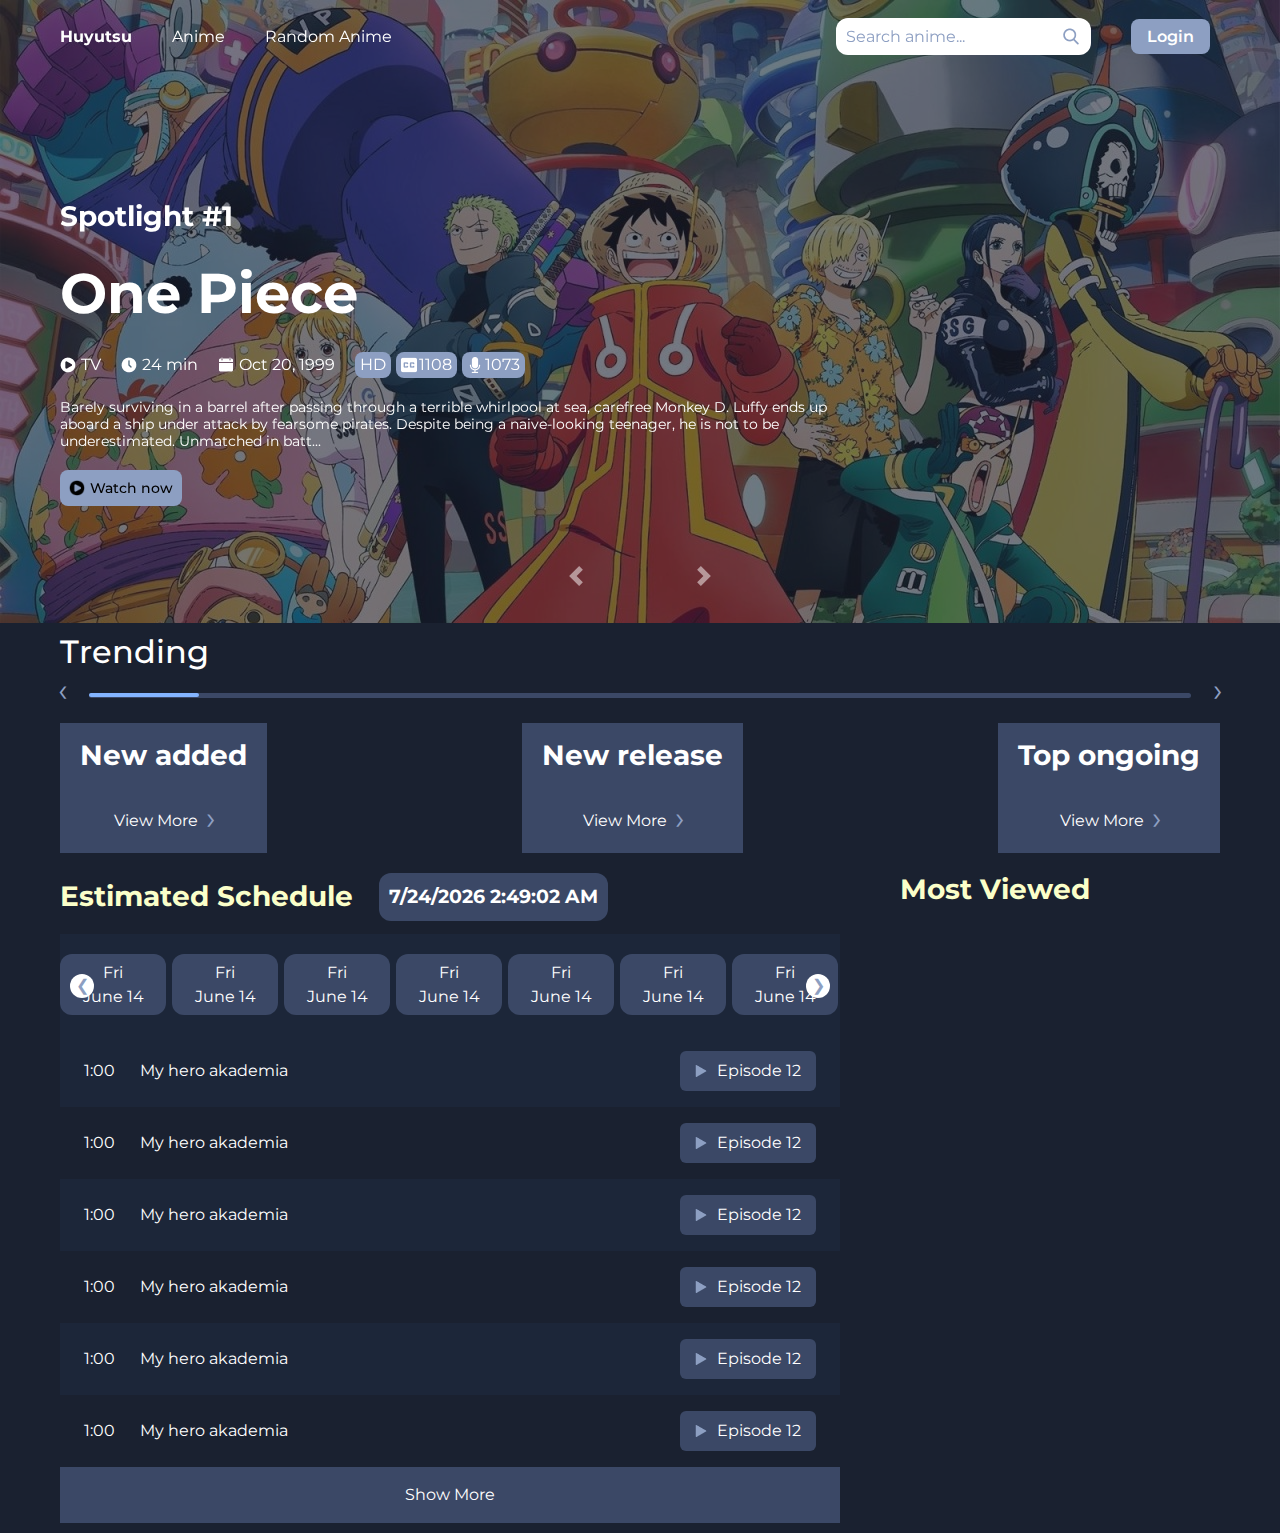
==== index.html @ 78d41c2b "date-car commit" ====
<!DOCTYPE html>
<html lang="en">
<head>
    <meta charset="UTF-8">
    <meta name="viewport" content="width=device-width, initial-scale=1.0">
    <link rel="stylesheet" href="https://cdn.jsdelivr.net/npm/bootstrap@4.3.1/dist/css/bootstrap.min.css" integrity="sha384-ggOyR0iXCbMQv3Xipma34MD+dH/1fQ784/j6cY/iJTQUOhcWr7x9JvoRxT2MZw1T" crossorigin="anonymous"> 
    <link rel="preconnect" href="https://fonts.googleapis.com">
    <link rel="preconnect" href="https://fonts.gstatic.com" crossorigin>
    <link href="https://fonts.googleapis.com/css2?family=Montserrat:ital,wght@0,100..900;1,100..900&display=swap" rel="stylesheet">
    <link rel="stylesheet" href="assets/style.css">
    <title>asdas</title>
</head>
<body>
  <div class="header-contain">
    <ul class="header-list">
      <li class="header-title header-element">Huyutsu</li>
      <li class="header-element">Anime</li>
      <li class="header-element">Random Anime</li>
    </ul>
    <div class="header-list-2">
       <input type="text" class="header-element" placeholder="Search anime...">
      <div class="login">Login</div>
    </div>
  </div>
    <div id="carouselExampleControls" class="carousel slide" data-ride="carousel" data-bs-interval="10">
        <div class="carousel-inner" >
        </div>
        <a class="carousel-control-prev" href="#carouselExampleControls" role="button" data-slide="prev">
          <span class="carousel-control-prev-icon" aria-hidden="true"></span>
          <span class="sr-only">Previous</span>
        </a>
        <a class="carousel-control-next" href="#carouselExampleControls" role="button" data-slide="next">
          <span class="carousel-control-next-icon" aria-hidden="true"></span>
          <span class="sr-only">Next</span>
        </a>
      </div>
      <div class="container-1">
        <div class="wrapper">
          <div class="h2" style="color: #ffff;">Trending</div>
          <div class="anime-list" id="anime-list">
            
          </div>
          <div class="scroll-menu">
            <div class="anime-car-prev chevron">&lsaquo;  </div>
              <div class="scrollbar-wrapper">
                <div class="scroll-bar"></div>
              </div>
              <div class="anime-car-next chevron">&rsaquo;</div>
            </div>
          </div>
      </div>

      <!-- <section class="new-top">
        <div class="container-1">
          <div class="new-added">
            <h3 class="another-color" style="color: #ffff;">New added</h3>
              <div class="new-added-anime another-color">
                <img src="assets/Images/Naruto.jpg" alt="">
                
                <div class="new-added-anime-desk">
                  <div class="new-added-anime-name">Naruto</div>
                  <ul class="new-added-anime-desk-list">
                    <li class="new-added-anime-element">Anime</li>
                    <li class="new-added-anime-element"><img src="assets/Images/Ellipse 13.png" alt="">Ep 1</li>
                    <li class="new-added-anime-element"><img src="assets/Images/Ellipse 13.png" alt="">21 min</li>
                  </ul>
                </div>
              </div>
              <div class="new-added-anime another-color">
                <img src="assets/Images/Naruto.jpg" alt="">
                
                <div class="new-added-anime-desk">
                  <div class="new-added-anime-name">Naruto</div>
                  <ul class="new-added-anime-desk-list">
                    <li class="new-added-anime-element">Anime</li>
                    <li class="new-added-anime-element"><img src="assets/Images/Ellipse 13.png" alt="">Ep 1</li>
                    <li class="new-added-anime-element"><img src="assets/Images/Ellipse 13.png" alt="">21 min</li>
                  </ul>
                </div>
              </div>
              <div class="new-added-anime another-color">
                <img src="assets/Images/Naruto.jpg" alt="">
                <div class="new-added-anime-desk">
                  <div class="new-added-anime-name">Naruto</div>
                  <ul class="new-added-anime-desk-list">
                    <li class="new-added-anime-element">Anime</li>
                    <li class="new-added-anime-element"><img src="assets/Images/Ellipse 13.png" alt="">Ep 1</li>
                    <li class="new-added-anime-element"><img src="assets/Images/Ellipse 13.png" alt="">21 min</li>
                  </ul>
                </div>
              </div>
              <div class="view-more another-color">View More</div>
          </div>
          <div class="new-added">
            <h3 class="another-color" style="color: #ffff;">New release</h3>
              <div class="new-added-anime another-color">
                <img src="assets/Images/Naruto.jpg" alt="">
                
                <div class="new-added-anime-desk">
                  <div class="new-added-anime-name">Naruto</div>
                  <ul class="new-added-anime-desk-list">
                    <li class="new-added-anime-element">Anime</li>
                    <li class="new-added-anime-element"><img src="assets/Images/Ellipse 13.png" alt="">Ep 1</li>
                    <li class="new-added-anime-element"><img src="assets/Images/Ellipse 13.png" alt="">21 min</li>
                  </ul>
                </div>
              </div>
              <div class="new-added-anime another-color">
                <img src="assets/Images/Naruto.jpg" alt="">
                
                <div class="new-added-anime-desk">
                  <div class="new-added-anime-name">Naruto</div>
                  <ul class="new-added-anime-desk-list">
                    <li class="new-added-anime-element">Anime</li>
                    <li class="new-added-anime-element"><img src="assets/Images/Ellipse 13.png" alt="">Ep 1</li>
                    <li class="new-added-anime-element"><img src="assets/Images/Ellipse 13.png" alt="">21 min</li>
                  </ul>
                </div>
              </div>
              <div class="new-added-anime another-color">
                <img src="assets/Images/Naruto.jpg" alt="">
                <div class="new-added-anime-desk">
                  <div class="new-added-anime-name">Naruto</div>
                  <ul class="new-added-anime-desk-list">
                    <li class="new-added-anime-element">Anime</li>
                    <li class="new-added-anime-element"><img src="assets/Images/Ellipse 13.png" alt="">Ep 1</li>
                    <li class="new-added-anime-element"><img src="assets/Images/Ellipse 13.png" alt="">21 min</li>
                  </ul>
                </div>
              </div>
              <div class="view-more another-color">View More</div>
          </div>
          <div class="new-added">
            <h3 class="another-color" style="color: #ffff;">Top ongoing</h3>
              <div class="new-added-anime another-color">
                <img src="assets/Images/Naruto.jpg" alt="">
                
                <div class="new-added-anime-desk">
                  <div class="new-added-anime-name">Naruto</div>
                  <ul class="new-added-anime-desk-list">
                    <li class="new-added-anime-element">Anime</li>
                    <li class="new-added-anime-element"><img src="assets/Images/Ellipse 13.png" alt="">Ep 1</li>
                    <li class="new-added-anime-element"><img src="assets/Images/Ellipse 13.png" alt="">21 min</li>
                  </ul>
                </div>
              </div>
              <div class="new-added-anime another-color">
                <img src="assets/Images/Naruto.jpg" alt="">
                
                <div class="new-added-anime-desk">
                  <div class="new-added-anime-name">Naruto</div>
                  <ul class="new-added-anime-desk-list">
                    <li class="new-added-anime-element">Anime</li>
                    <li class="new-added-anime-element"><img src="assets/Images/Ellipse 13.png" alt="">Ep 1</li>
                    <li class="new-added-anime-element"><img src="assets/Images/Ellipse 13.png" alt="">21 min</li>
                  </ul>
                </div>
              </div>
              <div class="new-added-anime another-color">
                <img src="assets/Images/Naruto.jpg" alt="">
                <div class="new-added-anime-desk">
                  <div class="new-added-anime-name">Naruto</div>
                  <ul class="new-added-anime-desk-list">
                    <li class="new-added-anime-element">Anime</li>
                    <li class="new-added-anime-element"><img src="assets/Images/Ellipse 13.png" alt="">Ep 1</li>
                    <li class="new-added-anime-element"><img src="assets/Images/Ellipse 13.png" alt="">21 min</li>
                  </ul>
                </div>
              </div>
              <div class="view-more another-color">View More</div>  
          </div>
        </div>
      </section> -->
      <div class="container-1">
        <section class="new-top">
              <div id="new-added" class="new-added">
                  <h3 class="new-another-color new-added-1" style="color: #ffff;">New added</h3>
                  <div id="new-added-list"></div>
                  <div class="view-more new-another-color">View More <span class="chevron">&rsaquo;</span></div>
              </div>
              <div id="new-release" class="new-added">
                  <h3 class="new-another-color new-added-1" style="color: #ffff;">New release</h3>
                  <div id="new-release-list"></div>
                  <div class="view-more new-another-color">View More <span class="chevron">&rsaquo;</span></div>
              </div>
              <div id="top-ongoing" class="new-added">
                  <h3 class="new-another-color new-added-1" style="color: #ffff;">Top ongoing</h3>
                  <div id="top-ongoing-list"></div>
                  <div class="view-more new-another-color">View More <span class="chevron">&rsaquo;</span></div>
              </div>
        </section>
      </div>

    <div class="container-1">
      <div class="schedule-rate">
        <section class="estimated-schedule">
          <div class="estimated-schedule-header">
            <h2>Estimated Schedule</h2>
            <div class="today-date"></div>
            </div>
            <div class="date-carousel-wrapper">
              <button class="date-carousel-btn left">&#10094;</button>
              <div class="date-carousel">
                <div class="date-cell">Fri <span class="date">June 14</span></div>
                <div class="date-cell">Fri <span class="date">June 14</span></div>
                <div class="date-cell">Fri <span class="date">June 14</span></div>
                <div class="date-cell">Fri <span class="date">June 14</span></div>
                <div class="date-cell">Fri <span class="date">June 14</span></div>
                <div class="date-cell">Fri <span class="date">June 14</span></div>
                <div class="date-cell">Fri <span class="date">June 14</span></div>
                <div class="date-cell">Fri <span class="date">June 14</span></div>
                <div class="date-cell">Fri <span class="date">June 14</span></div>
                <div class="date-cell">Fri <span class="date">June 14</span></div>
                <div class="date-cell">Fri <span class="date">June 15</span></div>
                <div class="date-cell">Fri <span class="date">June 16</span></div>
                <div class="date-cell">Fri <span class="date">June 17</span></div>
                <div class="date-cell">Fri <span class="date">June 18</span></div>
              </div>
              <button class="date-carousel-btn right">&#10095;</button>
            </div>
            <div class="series-rel">
              <div class="new-ser">
                <div class="date-name">
                <div class="new-ser-rel-time">1:00</div>
                <div class="anime-name">My hero akademia</div>
              </div>
                <div class="episode"><img src="assets/Images/player button.png" alt="">Episode 12</div>
              </div>
              <div class="new-ser">
                <div class="date-name">
                <div class="new-ser-rel-time">1:00</div>
                <div class="anime-name">My hero akademia</div>
              </div>
                <div class="episode"><img src="assets/Images/player button.png" alt="">Episode 12</div>
              </div>
              <div class="new-ser">
                <div class="date-name">
                <div class="new-ser-rel-time">1:00</div>
                <div class="anime-name">My hero akademia</div>
              </div>
                <div class="episode"><img src="assets/Images/player button.png" alt="">Episode 12</div>
              </div>
              <div class="new-ser">
                <div class="date-name">
                <div class="new-ser-rel-time">1:00</div>
                <div class="anime-name">My hero akademia</div>
              </div>
                <div class="episode"><img src="assets/Images/player button.png" alt="">Episode 12</div>
              </div>
              <div class="new-ser">
                <div class="date-name">
                <div class="new-ser-rel-time">1:00</div>
                <div class="anime-name">My hero akademia</div>
              </div>
                <div class="episode"><img src="assets/Images/player button.png" alt="">Episode 12</div>
              </div>
              <div class="new-ser">
                <div class="date-name">
                <div class="new-ser-rel-time">1:00</div>
                <div class="anime-name">My hero akademia</div>
              </div>
                <div class="episode"><img src="assets/Images/player button.png" alt="">Episode 12</div>
              </div>
            </div>
            <div class="show-more">Show More</div>
        </section>
        <aside class="most-viewed"><h2>Most Viewed</h2></aside>
      </div>
    </div>
    

    
    <script src="https://code.jquery.com/jquery-3.3.1.slim.min.js" integrity="sha384-q8i/X+965DzO0rT7abK41JStQIAqVgRVzpbzo5smXKp4YfRvH+8abtTE1Pi6jizo" crossorigin="anonymous"></script>
    <script src="https://cdn.jsdelivr.net/npm/popper.js@1.14.7/dist/umd/popper.min.js" integrity="sha384-UO2eT0CpHqdSJQ6hJty5KVphtPhzWj9WO1clHTMGa3JDZwrnQq4sF86dIHNDz0W1" crossorigin="anonymous"></script>
    <script src="https://cdn.jsdelivr.net/npm/bootstrap@4.3.1/dist/js/bootstrap.min.js" integrity="sha384-JjSmVgyd0p3pXB1rRibZUAYoIIy6OrQ6VrjIEaFf/nJGzIxFDsf4x0xIM+B07jRM" crossorigin="anonymous"></script>
    <script src="assets/main-slider.js"></script>
    <script src="assets/script.js"></script>
    <script src="assets/new-top.js"></script>
    <script src="assets/js/time.js"></script>
    <script src="assets/js/series.js"></script>
</body>
</html>
---- assets/style.css ----
@import url(reset.css);
/* html{
    scrollbar-width: thin;
} */
::-webkit-scrollbar{
    width: 10px;
}


/* Track */
::-webkit-scrollbar-track {
    background: #f1f1f11d; 
  }
   
  /* Handle */
  ::-webkit-scrollbar-thumb {
    background: #888; 
  }
  
body{
    font-family: "Montserrat", sans-serif;
    background-color: #1A2130;
    color: #ffff;
}
ul{
    margin-bottom: 0;
}

/* header */
.header-contain{
    padding-top: 18px;
    color: #ffff;
    position: fixed;
    z-index: 10;
    display: flex;
    width: 100vw;
    justify-content: space-between;
    background-color: none;
    transition: background-color 0.3s ease;
    padding-bottom: 20px;
}
.header-title{
    font-weight: 700;
}
.header-contain ul{
    margin-bottom: 0;
}
.header-list, .header-list-2{
    gap: 40px;
    margin-left: 60px;
    display: flex;
    align-items: center;
}
.header-list-2 input{
    width: 255px;
    height: 37px;
    border-radius: 12px;
    background-color: #ffff;
    color: #8D9FC2;
    background-image: url(Images/searcher.png);
    background-repeat: no-repeat;
    background-position: 95% 50%;
    padding-left: 10px;
}

.header-list-2 input::placeholder{
    color: #8D9FC2;
}

.header-contain.scrolled {
    background-color: #1a2130e5; 
    transition: background-color 0.3s ease;

}
.login{
    margin-right: 70px;
    padding: 8px 16px;
    background: #8D9FC2;
    border-radius: 8px;
    line-height: 19.5px;
    font-weight: 600;
}


/* container */
.container-1{
    padding: 10px 60px 10px 60px;
}
/* carousel */
.carousel {
    width: 100%; 
    height: 623px; 
    overflow: hidden; 
}
.carousel img {
    width: 100%; 
    height: 100%;
    object-fit: cover; 
    object-position: center; 
    /* transform: translateY(-15%); */

}
.carousel-item:nth-child(2) img{
    transform: translateY(0);
}
.carousel::after {
    content: "";
    position: absolute;
    top: 0;
    left: 0;
    width: 100%;
    height: 100%;
    background: #1A213099;
                
    pointer-events: none;
}
.carousel-control-prev,
.carousel-control-next{
      top: 85%;
      
}
.carousel-control-prev{
    transform: translateX(250%);
}
.carousel-control-next{
    transform: translateX(-250%);
}

.carousel-content{
    color: white;
    position: absolute;
    top: 200px;
    left: 0;
    z-index: 1;
}
.carousel-content h1{
    font-size: 56px;
}

/* carousel-inf */

.spotlight{
    font-size: 28px;
    font-weight: 700;
}
.carousel-title{
    max-width: 690px;
    font-size: 56px;
    font-weight: 700;
    line-height: 68.26px;
}
.three-inf-boxes{
    width: fit-content;
    height: 26px;
    background-color: #8D9FC2;
    border-radius: 8px;
    display: flex;
    padding: 0 5px;
    gap: 2px;
    align-items: center;
}
.anime-inf-element{
    display: flex;
    gap: 5px;
    align-items: center;
}
.anime-inf-element img, .three-inf-boxes img{
    position: relative;
    /* top: 2px; */
}
.anime-inf-list{
    display: flex;
    gap: 20px;
    margin-bottom: 21px;
}

.main-slider-anime-information-list img{
    width: 16px;
    height: 16px;
}

.carousel-content h1,h2{
    margin-bottom: 25px;
}
.watch-button{
    background-color: #8D9FC2;
    width: 122px;
    height: 36px;
    color: black;
    font-weight: 500;
    font-size: 14px;
    display: flex;
    gap: 5px;
    align-items: center;
    border-radius: 8px;
    justify-content: center ;
    position: relative;
    margin-top: 20px;
}
.watch-button img{
    position: relative;
    width: 16px;
    height: 16px;
}
.three-box{
    display: flex;
    gap: 5px;
}
.anime-slider-desk{
    font-size: 14px;
    max-width: 770px;
    line-height: 17.07px;
    font-weight: 400;
}

.carousel-item .container-1{
    padding: 0px 60px 0px 60px;
}


/* .wrapper{
    position: relative;
}
.wrapper .anime-list{
    white-space: nowrap;
    display: inline-block;
}
.anime{
    display: flex;
} */

.anime-list, .anime, .anime img, .anime-details {
    user-select: none; /* Disable text selection */
}

.anime-list img {
    pointer-events: none; /* Disable pointer events for images */
}
.anime-list {
    display: flex;
    flex-wrap: nowrap; 
    overflow-x: hidden; 
    /* padding: 10px; */
    gap: 16px;
    cursor: pointer;
}
.anime-link:active{
    cursor: grab    ;
}
.anime-list:active{
    cursor: grab;
}

.anime-list::-webkit-scrollbar{
    display: none;
}

.anime {
    flex: 0 0 auto; 
    display: block;
    max-width: 251px;
    text-overflow: ellipsis;
}

.anime img {
    display: block; 
    height: auto; 
    object-fit: cover;
    object-position: center;
    min-width: 251px;
    min-height: 320px;
    max-height: 320px;
}
.anime-details .title{
    display: block;
    flex-wrap: nowrap;
    overflow-x: hidden;
    white-space: nowrap;
    text-overflow: ellipsis;
    width: 100%;
    padding: 13px 10px;
    font-weight: 700;
    font-size: 18px;
    gap: 10px;
}

.anime-details .title span{
    font-size: 28px;
    color: #8D9FC2;
    margin-right: 10px;
}

.anime-details{
    color: #ffff;
    background: linear-gradient(90deg, #3B4866 9.09%, #8D9FC2 105.02%);
    display: block;
    flex-wrap: nowrap;
    overflow-x: hidden;
    white-space: nowrap;
    text-overflow: ellipsis;
    width: 100%;
}
.anime-link {
    text-decoration: none; /* Удалить подчеркивание ссылок */
    color: inherit; /* Сохранить цвет текста */
    display: block; /* Убедиться, что ссылка ведет себя как блок */
}

.anime-link img {
    user-select: none; /* Предотвратить выделение изображения */
}
.scroll-menu{
    display: flex;
    align-items: center;
    justify-content: space-between;
}
.scrollbar-wrapper{
    position: relative;
    background-color: #3B4866;
    width: 95%;
    height: 5px;
    border-radius: 10px;
    top: 4px;
}

.scroll-bar{
    content: "";
    top: 0;
    left: 0;
    height: 4px;
    width: 10%;
    background-color: #83B4FF;
    position: absolute;
    border-radius: 10px;
    
}
.scroll-bar:hover{
    cursor: pointer;
}


.chevron{
    transform: scale(200%);
    cursor: pointer;
    user-select: none;
    color: #8D9FC2;
}



/* New anime */
.new-added h3{
    margin-bottom: 0;
}
.new-top{
    display: flex;
    justify-content: space-between;
}
/* .new-top .container-1{
    display: flex;
    gap: 15px;
} */
.new-added{

}
.new-another-color{
    background-color: #3B4866;
}
/* .another-color:nth-child(1){
    background-color: #1C2639;
} */
.another-color:nth-child(2n+1) {
    background-color: #1C2639;
}
.another-color:nth-child(2n) {
    background-color: #3B4866;
}

.new-added-anime{
    display: flex;
    gap: 15px;
    width: 430px;
    height: 240px;
    padding: 20px;
}

.new-added-1{
    padding: 16px 20px;
    font-size: 28px;
    font-weight: 700;
}

.mini-elipse{
    width: 16px;
    height: 16px;
}
.new-added-anime img{
    width: 140px;
    height: auto;
    object-fit: cover;
    object-position: center;
}

.view-more{
    padding: 20px;
    display: flex;
    justify-content: center;
    gap:10px;
}

.new-added-anime-desk-list{
    display: flex;
    gap: 10px;
}
.new-added-anime-name{
    font-size: 19px;
    font-weight: 700;
    color: #FDFFE2;
}
.new-added-anime-element{
    display: flex;
    align-items: center;
    gap: 3.5px;
    
}

.view-more .chevron{
    position: relative;
    top: -2px;
}

/* Estimated schedule */
.schedule-rate{
    display: flex;
    gap: 60px;
}
.schedule-rate h2{
    margin-bottom: 0;
    font-size: 28px;
    font-weight: 700;
    color: #FBFFC9;
}
.estimated-schedule{
    display: flex;
    width: 828px;
    flex-direction: column;
}
.most-viewed{
    width: 432px;
}
.estimated-schedule-header{
    display: flex;
    gap: 26px;
    align-items: center;
    padding-bottom: 13px;
    
}

.today-date{
    background-color: #3B4866;
    padding: 10px;
    border-radius: 12px;
    font-size: 19px;
    font-weight: 700;
}

.date-carousel-wrapper{
    display: flex;
    position: relative;
    background-color: #1C2639;
    padding: 20px 0;
}
.date-carousel{
    display: flex;
    gap: 6px;
    flex-wrap: nowrap;
    overflow-x: hidden; 
    width: 780px;
    margin: auto;
    white-space: nowrap;
    position: relative;
}
.date-cell{
    display: flex;
    flex-direction: column;
    align-items: center;
    width: 106px;
    height: 61px;
    background-color: #3B4866;
    justify-content: center;
    border-radius: 12px;
    min-width: 106px;
}

.date-carousel-btn{
    background-color: #ffff;
    width: 24px;
    height: 24px;
    color: #8D9FC2;
    border-radius: 20px;
    top: 39%;
    position: absolute;
}

.date-carousel-btn.right{
    right: 10px;
    z-index: 1;
}
.date-carousel-btn.left{
    left: 10px;
    z-index: 1;
}
/* new ser rel */

.new-ser{
    display: flex;
    justify-content: space-between;
    padding: 16px 24px;
}

.new-ser:nth-child(2n +1 ){
    background-color: #1C2639;
}

.date-name{
    display: flex;
    gap: 25px;
    align-items: center;
}

.episode{
    display: flex;
    align-items: center;
    gap: 10px;
    padding: 8px 15px;
    background-color: #3B4866;
    border-radius: 6px;
}
.show-more{
    display: flex;
    justify-content: center;
    background-color: #3B4866;
    padding: 16px 0;
}
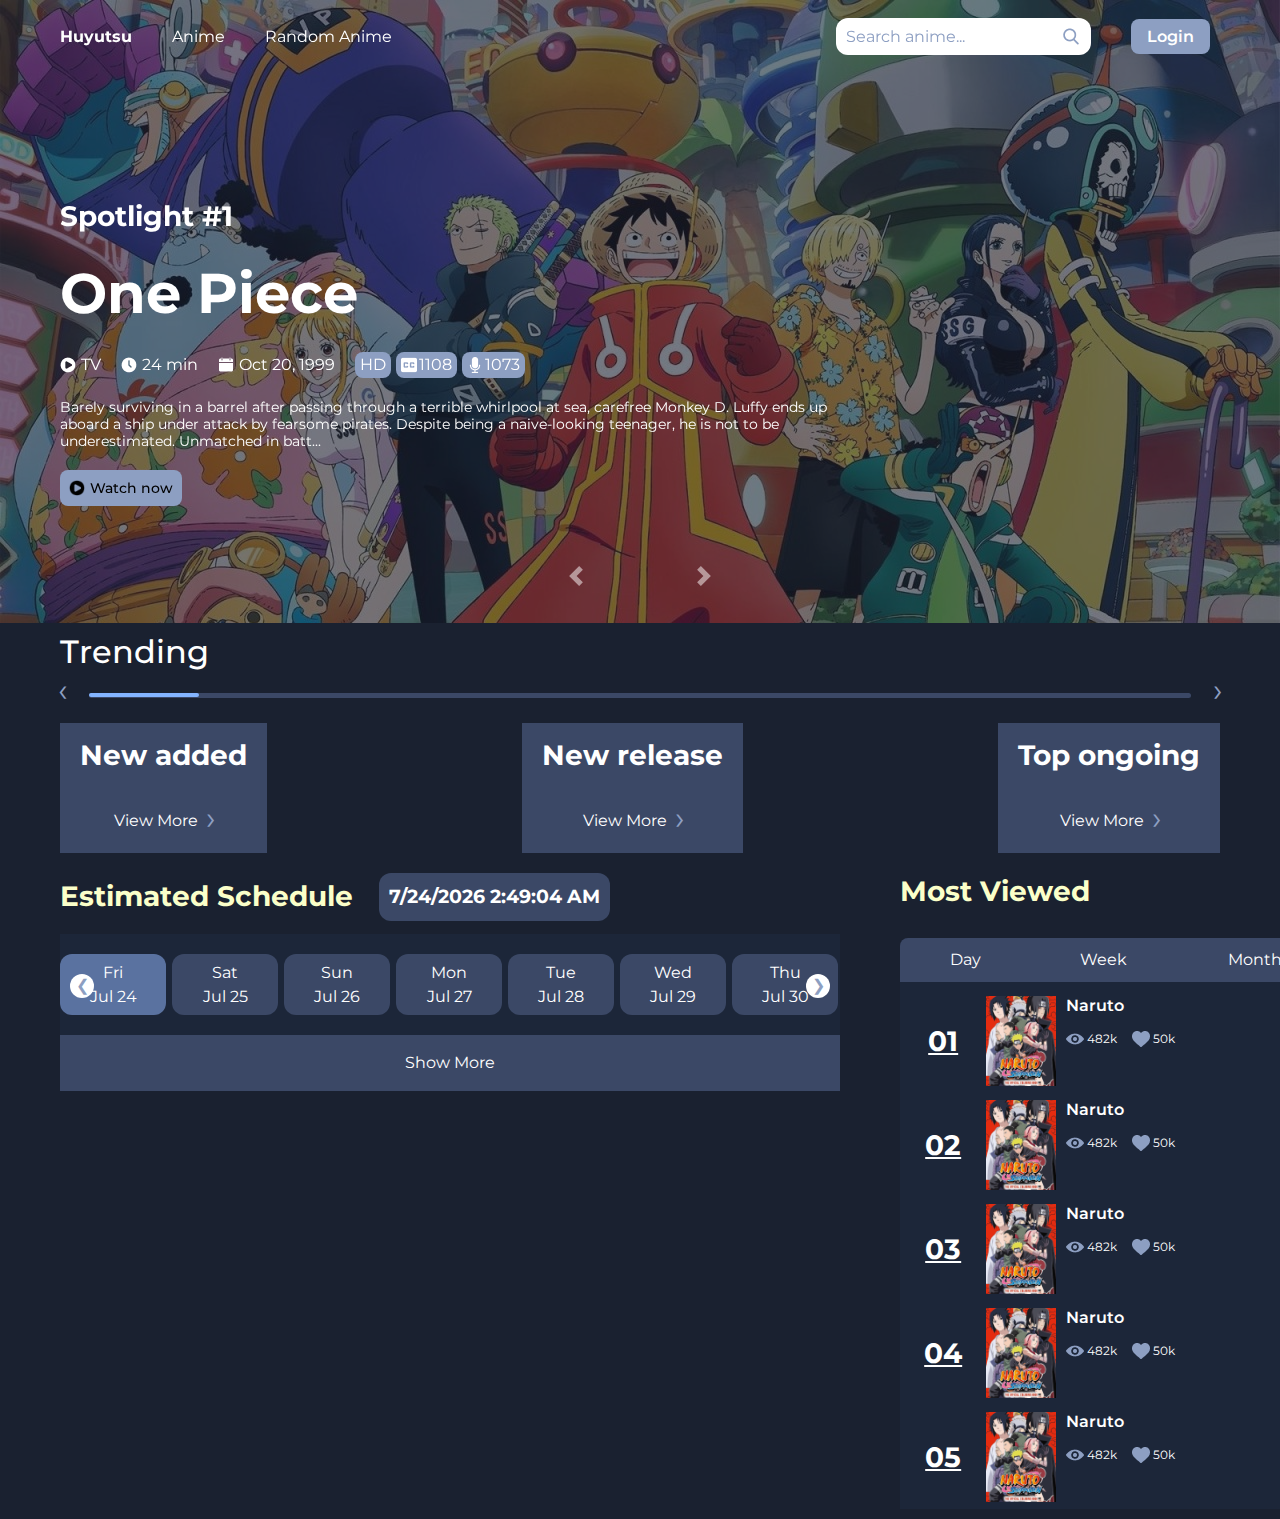
==== commit 3fd66451: "16:23 commit" ====
--- a/index.html
+++ b/index.html
@@ -192,7 +192,7 @@
       </div>
 
     <div class="container-1">
-      <div class="schedule-rate">
+      <!-- <div class="schedule-rate">
         <section class="estimated-schedule">
           <div class="estimated-schedule-header">
             <h2>Estimated Schedule</h2>
@@ -265,6 +265,128 @@
             <div class="show-more">Show More</div>
         </section>
         <aside class="most-viewed"><h2>Most Viewed</h2></aside>
+      </div> -->
+      <div class="schedule-rate">
+        <section class="estimated-schedule">
+          <div class="estimated-schedule-header">
+            <h2>Estimated Schedule</h2>
+            <div class="today-date"></div>
+          </div>
+          <div class="date-carousel-wrapper">
+            <button class="date-carousel-btn left">&#10094;</button>
+            <div class="date-carousel" id="date-carousel">
+            </div>
+            <button class="date-carousel-btn right">&#10095;</button>
+          </div>
+          <div class="series-rel" id="series-rel">
+          </div>
+          <!-- <div class="show-more">Show More</div> -->
+        </section>
+        <aside class="most-viewed">
+          <h2>Most Viewed</h2>
+            <div class="most-viewed-wrapper">
+              <div class="day-week-month">
+                <div class="day-week-month-element day">Day</div>
+                <div class="day-week-month-element week">Week</div>
+                <div class="day-week-month-element month">Month</div>
+              </div>
+              <div class="most-viewed-anime">
+                <div class="counter">01</div>
+                <div class="most-viewed-anime-element">
+                  <img src="assets/Images/Naruto.jpg" alt="">
+                  <div class="most-viewed-anime-element-content">
+                    <div class="most-viewed-anime-title">Naruto</div>
+                    <div class="likes-views">
+                      <div class="views">
+                        <img src="assets/Images/eye.png" alt="">
+                        482k
+                      </div> 
+                      <div class="likes">
+                        <img src="assets/Images/heart.png" alt="">
+                        50k
+                      </div>
+                    </div>
+                  </div>
+                </div>
+              </div>
+              <div class="most-viewed-anime">
+                <div class="counter">02</div>
+                <div class="most-viewed-anime-element">
+                  <img src="assets/Images/Naruto.jpg" alt="">
+                  <div class="most-viewed-anime-element-content">
+                    <div class="most-viewed-anime-title">Naruto</div>
+                    <div class="likes-views">
+                      <div class="views">
+                        <img src="assets/Images/eye.png" alt="">
+                        482k
+                      </div> 
+                      <div class="likes">
+                        <img src="assets/Images/heart.png" alt="">
+                        50k
+                      </div>
+                    </div>
+                  </div>
+                </div>
+              </div>
+              <div class="most-viewed-anime">
+                <div class="counter">03</div>
+                <div class="most-viewed-anime-element">
+                  <img src="assets/Images/Naruto.jpg" alt="">
+                  <div class="most-viewed-anime-element-content">
+                    <div class="most-viewed-anime-title">Naruto</div>
+                    <div class="likes-views">
+                      <div class="views">
+                        <img src="assets/Images/eye.png" alt="">
+                        482k
+                      </div> 
+                      <div class="likes">
+                        <img src="assets/Images/heart.png" alt="">
+                        50k
+                      </div>
+                    </div>
+                  </div>
+                </div>
+              </div>
+              <div class="most-viewed-anime">
+                <div class="counter">04</div>
+                <div class="most-viewed-anime-element">
+                  <img src="assets/Images/Naruto.jpg" alt="">
+                  <div class="most-viewed-anime-element-content">
+                    <div class="most-viewed-anime-title">Naruto</div>
+                    <div class="likes-views">
+                      <div class="views">
+                        <img src="assets/Images/eye.png" alt="">
+                        482k
+                      </div> 
+                      <div class="likes">
+                        <img src="assets/Images/heart.png" alt="">
+                        50k
+                      </div>
+                    </div>
+                  </div>
+                </div>
+              </div>
+              <div class="most-viewed-anime">
+                <div class="counter">05</div>
+                <div class="most-viewed-anime-element">
+                  <img src="assets/Images/Naruto.jpg" alt="">
+                  <div class="most-viewed-anime-element-content">
+                    <div class="most-viewed-anime-title">Naruto</div>
+                    <div class="likes-views">
+                      <div class="views">
+                        <img src="assets/Images/eye.png" alt="">
+                        482k
+                      </div> 
+                      <div class="likes">
+                        <img src="assets/Images/heart.png" alt="">
+                        50k
+                      </div>
+                    </div>
+                  </div>
+                </div>
+              </div>
+          </div>
+        </aside>
       </div>
     </div>
     
--- a/assets/style.css
+++ b/assets/style.css
@@ -490,6 +490,12 @@
     justify-content: center;
     border-radius: 12px;
     min-width: 106px;
+    text-align: center;
+    cursor: pointer;
+}
+
+.date-cell.active{
+    background-color: #5A72A0;
 }
 
 .date-carousel-btn{
@@ -532,13 +538,104 @@
     display: flex;
     align-items: center;
     gap: 10px;
-    padding: 8px 15px;
+    /* padding: 8px 15px; */
     background-color: #3B4866;
     border-radius: 6px;
+    max-width: 165px;
+    min-width: 165px;
+    width: 165px;
+    height: 36px;
+    justify-content: center;
 }
 .show-more{
     display: flex;
     justify-content: center;
     background-color: #3B4866;
     padding: 16px 0;
+    cursor: pointer;
+}
+
+
+/* most-viewed */
+
+.day-week-month{
+    display: flex;
+    justify-content: space-around;
+    border-radius: 8px;
+}
+
+.day-week-month-element{
+    background-color: #3B4866;
+    text-align: center;
+    padding: 10px 0;
+}
+.day{
+    width: 130px;
+    border-top-left-radius: 8px;
+}
+.week{
+    width: 147px;
+}
+.month{
+    width: 155px;
+    border-top-right-radius: 8px;
+}
+
+
+
+/* most viewed anime */
+.most-viewed h2{
+    padding-top: 2px;
+    padding-bottom: 29px;
+}
+.most-viewed-anime{
+    display: flex;
+    padding-top: 14px;
+}
+.most-viewed-anime:last-child{
+    padding-bottom: 7px;
+}
+.most-viewed-wrapper{
+    background-color: #1C2639;
+    border-top-left-radius: 8px;
+    border-top-right-radius: 8px;
+}
+.most-viewed-anime-title{
+    font-size: 16px;
+    font-weight: 600;
+    padding-bottom: 15px;
+    line-height: 19.5px;
+}
+.counter{
+    width: 20%;
+    display: flex;
+    align-items: center;
+    justify-content: center;
+    font-size: 28px;
+    font-weight: 700;
+    text-decoration: underline;
+}
+.most-viewed-anime img{
+    width: 70px;
+    height: 90px;
+}
+
+.most-viewed-anime-element{
+    display: flex;
+    gap: 10px;
+}
+    /* .most-viewed-anime-element-content{
+        display: flex;
+        row-gap: 15px;
+        flex-direction: column;
+    } */
+.likes-views img{
+    width: 18px;
+    height: 18px;
+}
+
+.likes-views{
+    gap: 15px;
+    display: flex;
+    font-size: 12px;
 }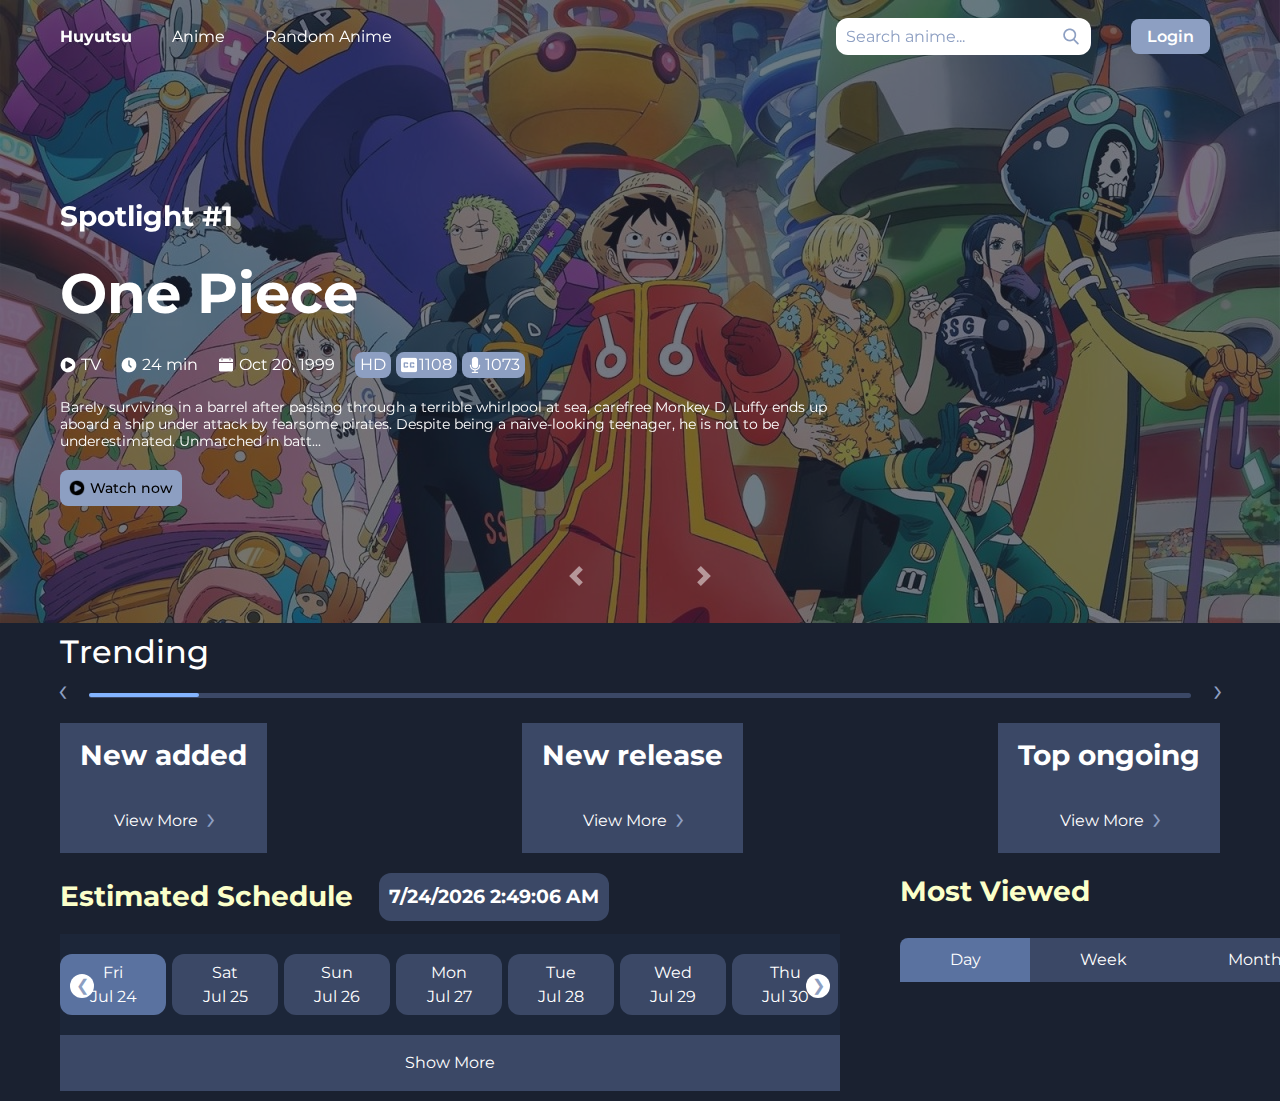
==== commit 80d35c04: "20:21" ====
--- a/index.html
+++ b/index.html
@@ -282,7 +282,7 @@
           </div>
           <!-- <div class="show-more">Show More</div> -->
         </section>
-        <aside class="most-viewed">
+        <!-- <aside class="most-viewed">
           <h2>Most Viewed</h2>
             <div class="most-viewed-wrapper">
               <div class="day-week-month">
@@ -386,7 +386,19 @@
                 </div>
               </div>
           </div>
+        </aside> -->
+        <aside class="most-viewed">
+          <h2>Most Viewed</h2>
+          <div class="most-viewed-wrapper">
+            <div class="day-week-month">
+              <div class="day-week-month-element day" data-period="day">Day</div>
+              <div class="day-week-month-element week" data-period="week">Week</div>
+              <div class="day-week-month-element month" data-period="month">Month</div>
+            </div>
+            <div id="most-viewed-anime-container"></div>
+          </div>
         </aside>
+        
       </div>
     </div>
     
@@ -400,5 +412,6 @@
     <script src="assets/new-top.js"></script>
     <script src="assets/js/time.js"></script>
     <script src="assets/js/series.js"></script>
+    <script src="assets/js/most-view.js"></script>
 </body>
 </html>--- a/assets/style.css
+++ b/assets/style.css
@@ -568,6 +568,10 @@
     background-color: #3B4866;
     text-align: center;
     padding: 10px 0;
+    cursor: pointer;
+}
+.day-week-month-element.active{
+    background-color: #5A72A0;
 }
 .day{
     width: 130px;
@@ -605,9 +609,11 @@
     font-weight: 600;
     padding-bottom: 15px;
     line-height: 19.5px;
+    max-width: 250px;
 }
 .counter{
     width: 20%;
+    min-width: 20%;
     display: flex;
     align-items: center;
     justify-content: center;
@@ -616,6 +622,8 @@
     text-decoration: underline;
 }
 .most-viewed-anime img{
+    min-width: 70px;
+    max-width: 70px;
     width: 70px;
     height: 90px;
 }
@@ -631,6 +639,8 @@
     } */
 .likes-views img{
     width: 18px;
+    min-width: 18px;
+    max-width: 18px;
     height: 18px;
 }
 
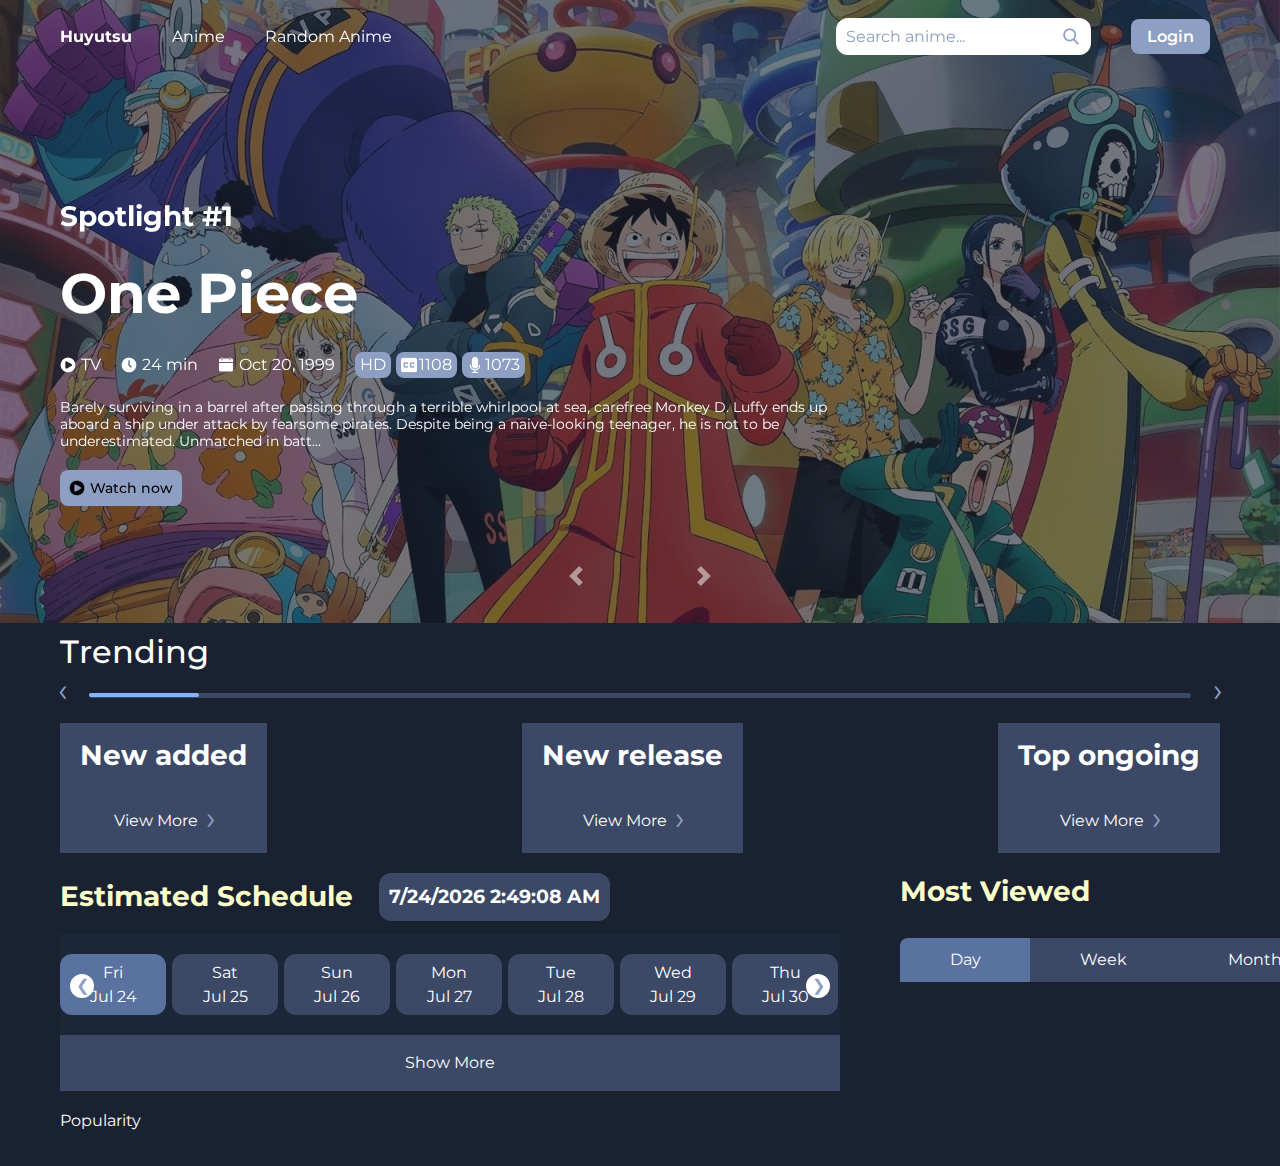
==== commit 749113cf: "20:14 16.06" ====
--- a/index.html
+++ b/index.html
@@ -401,6 +401,158 @@
         
       </div>
     </div>
+
+    <div class="container-1">
+      <div class="recently-updated">
+        <h2>Popularity</h2>
+        <div class="recently-updated-content" id="popular-anime-list">
+          <!-- <div class="recently-updated-card">
+            <img src="assets/Images/Naruto.jpg" alt="">
+            <div class="card-episods">1181 EPS</div>
+            <div class="recently-card-information">
+              <div class="card-anime-title">Naruto</div>
+                <div class="rec-card-desk"> 
+                  <div class="format">TV</div>
+                  <div class="dot"></div>
+                  <div class="card-anime-date">Oct 3, 2002</div>
+                </div>
+            </div>
+          </div>
+          <div class="recently-updated-card">
+            <img src="assets/Images/Naruto.jpg" alt="">
+            <div class="card-episods">1181 EPS</div>
+            <div class="recently-card-information">
+              <div class="card-anime-title">Naruto</div>
+                <div class="rec-card-desk"> 
+                  <div class="format">TV</div>
+                  <div class="dot"></div>
+                  <div class="card-anime-date">Oct 3, 2002</div>
+                </div>
+            </div>
+          </div>
+          <div class="recently-updated-card">
+            <img src="assets/Images/Naruto.jpg" alt="">
+            <div class="card-episods">1181 EPS</div>
+            <div class="recently-card-information">
+              <div class="card-anime-title">Naruto</div>
+                <div class="rec-card-desk"> 
+                  <div class="format">TV</div>
+                  <div class="dot"></div>
+                  <div class="card-anime-date">Oct 3, 2002</div>
+                </div>
+            </div>
+          </div>
+          <div class="recently-updated-card">
+            <img src="assets/Images/Naruto.jpg" alt="">
+            <div class="card-episods">1181 EPS</div>
+            <div class="recently-card-information">
+              <div class="card-anime-title">Naruto</div>
+                <div class="rec-card-desk"> 
+                  <div class="format">TV</div>
+                  <div class="dot"></div>
+                  <div class="card-anime-date">Oct 3, 2002</div>
+                </div>
+            </div>
+          </div>
+          <div class="recently-updated-card">
+            <img src="assets/Images/Naruto.jpg" alt="">
+            <div class="card-episods">1181 EPS</div>
+            <div class="recently-card-information">
+              <div class="card-anime-title">Naruto</div>
+                <div class="rec-card-desk"> 
+                  <div class="format">TV</div>
+                  <div class="dot"></div>
+                  <div class="card-anime-date">Oct 3, 2002</div>
+                </div>
+            </div>
+          </div>
+          <div class="recently-updated-card">
+            <img src="assets/Images/Naruto.jpg" alt="">
+            <div class="card-episods">1181 EPS</div>
+            <div class="recently-card-information">
+              <div class="card-anime-title">Naruto</div>
+                <div class="rec-card-desk"> 
+                  <div class="format">TV</div>
+                  <div class="dot"></div>
+                  <div class="card-anime-date">Oct 3, 2002</div>
+                </div>
+            </div>
+          </div>
+          <div class="recently-updated-card">
+            <img src="assets/Images/Naruto.jpg" alt="">
+            <div class="card-episods">1181 EPS</div>
+            <div class="recently-card-information">
+              <div class="card-anime-title">Naruto</div>
+                <div class="rec-card-desk"> 
+                  <div class="format">TV</div>
+                  <div class="dot"></div>
+                  <div class="card-anime-date">Oct 3, 2002</div>
+                </div>
+            </div>
+          </div>
+          <div class="recently-updated-card">
+            <img src="assets/Images/Naruto.jpg" alt="">
+            <div class="card-episods">1181 EPS</div>
+            <div class="recently-card-information">
+              <div class="card-anime-title">Naruto</div>
+                <div class="rec-card-desk"> 
+                  <div class="format">TV</div>
+                  <div class="dot"></div>
+                  <div class="card-anime-date">Oct 3, 2002</div>
+                </div>
+            </div>
+          </div>
+          <div class="recently-updated-card">
+            <img src="assets/Images/Naruto.jpg" alt="">
+            <div class="card-episods">1181 EPS</div>
+            <div class="recently-card-information">
+              <div class="card-anime-title">Naruto</div>
+                <div class="rec-card-desk"> 
+                  <div class="format">TV</div>
+                  <div class="dot"></div>
+                  <div class="card-anime-date">Oct 3, 2002</div>
+                </div>
+            </div>
+          </div>
+          <div class="recently-updated-card">
+            <img src="assets/Images/Naruto.jpg" alt="">
+            <div class="card-episods">1181 EPS</div>
+            <div class="recently-card-information">
+              <div class="card-anime-title">Naruto</div>
+                <div class="rec-card-desk"> 
+                  <div class="format">TV</div>
+                  <div class="dot"></div>
+                  <div class="card-anime-date">Oct 3, 2002</div>
+                </div>
+            </div>
+          </div>
+          <div class="recently-updated-card">
+            <img src="assets/Images/Naruto.jpg" alt="">
+            <div class="card-episods">1181 EPS</div>
+            <div class="recently-card-information">
+              <div class="card-anime-title">Naruto</div>
+                <div class="rec-card-desk"> 
+                  <div class="format">TV</div>
+                  <div class="dot"></div>
+                  <div class="card-anime-date">Oct 3, 2002</div>
+                </div>
+            </div>
+          </div>
+          <div class="recently-updated-card">
+            <img src="assets/Images/Naruto.jpg" alt="">
+            <div class="card-episods">1181 EPS</div>
+            <div class="recently-card-information">
+              <div class="card-anime-title">Naruto</div>
+                <div class="rec-card-desk"> 
+                  <div class="format">TV</div>
+                  <div class="dot"></div>
+                  <div class="card-anime-date">Oct 3, 2002</div>
+                </div>
+            </div>
+          </div> -->
+        </div>
+      </div>
+    </div>
     
 
     
@@ -413,5 +565,6 @@
     <script src="assets/js/time.js"></script>
     <script src="assets/js/series.js"></script>
     <script src="assets/js/most-view.js"></script>
+    <script src="assets/js/popularity.js"></script>
 </body>
 </html>--- a/assets/style.css
+++ b/assets/style.css
@@ -260,6 +260,8 @@
     display: block;
     max-width: 251px;
     text-overflow: ellipsis;
+    position: relative;
+    overflow: hidden;
 }
 
 .anime img {
@@ -346,6 +348,21 @@
     color: #8D9FC2;
 }
 
+.tooltip {
+    position: absolute;
+    background-color: rgba(0, 0, 0, 0.8);
+    color: white;
+    padding: 10px;
+    border-radius: 5px;
+    display: none;
+    z-index: 100;
+    pointer-events: none; /* Чтобы tooltip не перехватывал события мыши */
+    bottom: 100%; /* Показать tooltip над элементом */
+    left: 50%;
+    transform: translateX(-50%);
+    white-space: nowrap; /* Чтобы не было переносов строки */
+    width: 200px; /* Ширина tooltip, можно регулировать по необходимости */
+}
 
 
 /* New anime */
@@ -648,4 +665,77 @@
     gap: 15px;
     display: flex;
     font-size: 12px;
+}
+
+
+/* Recently updated */
+.recently-updated-content{
+    display: flex;
+    flex-wrap: wrap;
+    gap: 15px;
+}
+.recently-updated-card{
+    min-width: 207px;
+    max-width: 207px;
+    background-color: #3B4866;
+    position: relative;
+}
+
+.recently-updated-card img{
+    min-width: 207px;
+    max-width: 207px;
+    max-height: 280px;
+    min-height: 280px;
+    position: relative;
+}
+/* .recently-updated-card::after{
+    content: "1181 eps";
+    width: 58px;
+    height: 23px;
+    background-color: #8D9FC2;
+    bottom: 74px;
+    right: 5px;
+    position: absolute;
+    font-size: 12px;
+    display: flex;
+    justify-content: center;
+    font-weight: 600;
+    align-items: center;
+} */
+
+.card-episods{
+    width: 58px;
+    height: 23px;
+    background-color: #8D9FC2;
+    bottom: 74px;
+    right: 5px;
+    position: absolute;
+    font-size: 12px;
+    display: flex;
+    justify-content: center;
+    font-weight: 600;
+    align-items: center;
+}
+.recently-card-information{
+    padding: 12px 15px;
+}
+
+.rec-card-desk{
+    display: flex;
+    align-items: center;
+    gap: 6px;
+    color: #8D9FC2;
+    font-size: 14px;
+}
+
+.dot{
+    width: 5px;
+    height: 5px;
+    border-radius: 20px;
+    background-color: #8D9FC2;
+}
+
+.card-anime-title{
+    font-size: 16px;
+    font-weight: 600;
 }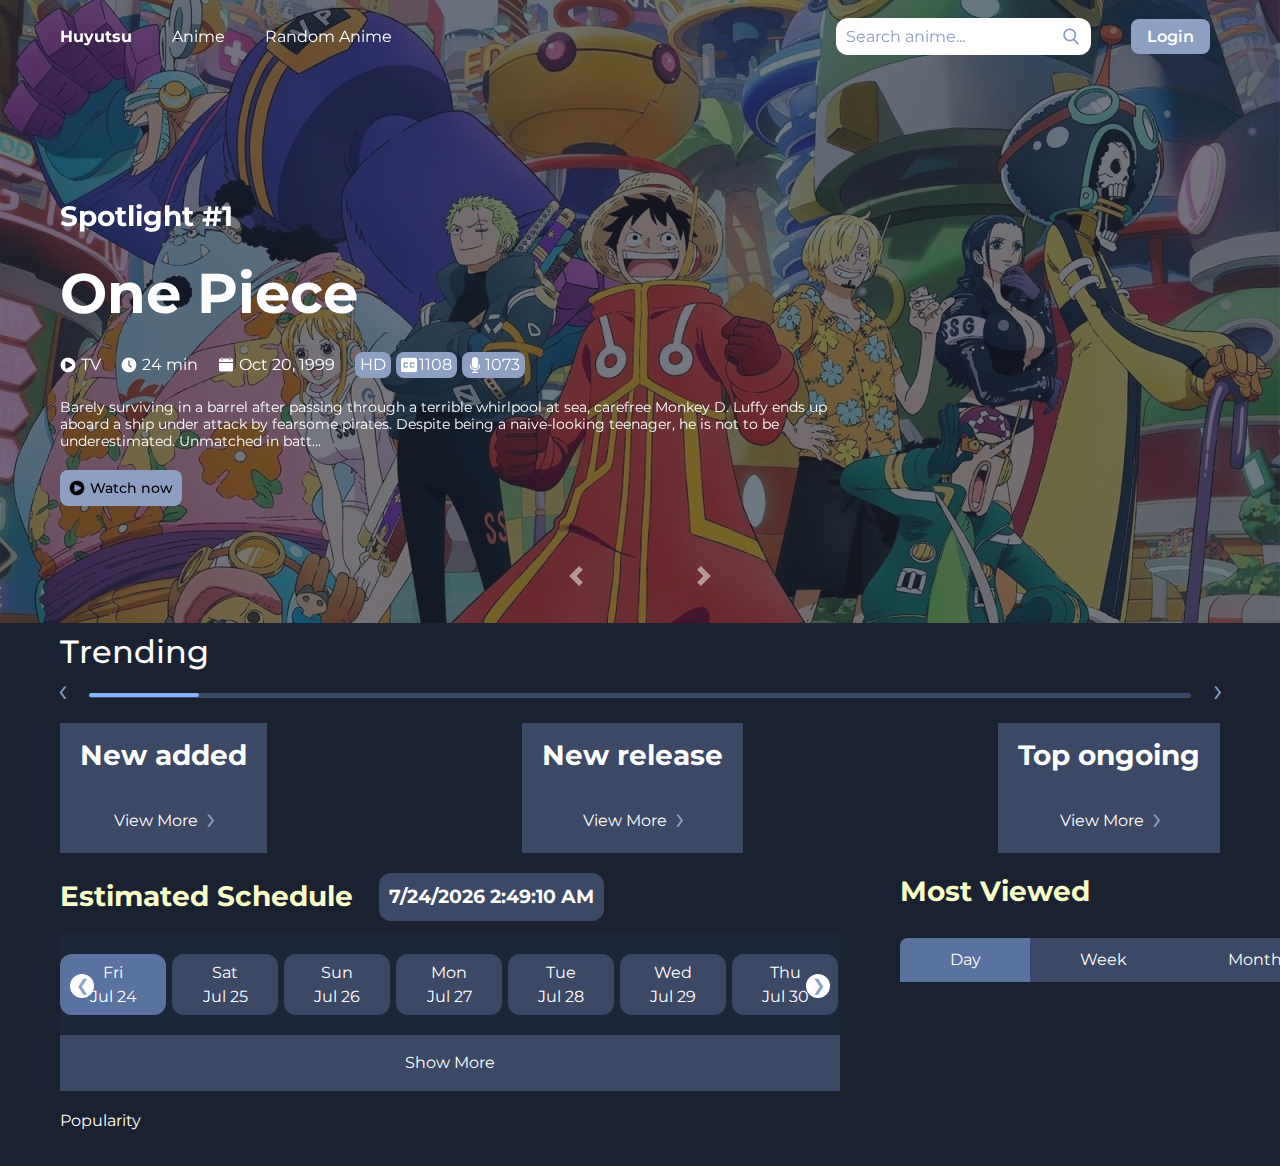
==== commit 6e2f7d69: "17.06" ====
--- a/index.html
+++ b/index.html
@@ -564,7 +564,7 @@
     <script src="assets/new-top.js"></script>
     <script src="assets/js/time.js"></script>
     <script src="assets/js/series.js"></script>
-    <script src="assets/js/most-view.js"></script>
+    <script src="assets/js/most-view.js" type="module"></script>
     <script src="assets/js/popularity.js"></script>
 </body>
 </html>--- a/assets/style.css
+++ b/assets/style.css
@@ -230,7 +230,7 @@
 } */
 
 .anime-list, .anime, .anime img, .anime-details {
-    user-select: none; /* Disable text selection */
+    user-select: none; 
 }
 
 .anime-list img {
@@ -272,6 +272,38 @@
     min-width: 251px;
     min-height: 320px;
     max-height: 320px;
+    position: relative;
+}
+.anime a::after {
+    content: "";
+    background: black;
+    opacity: 0;
+    left: 0;
+    top: 0;
+    position: absolute;
+    width: 100%;
+    height: 100%;
+    max-height: 320px;
+    transition: opacity 0.2s ease;
+}
+.anime a::before {
+    content: "";
+    background: url(Images/play\ button.png) no-repeat center;
+    opacity: 0;
+    left: 0;
+    top: 0;
+    position: absolute;
+    width: 100%;
+    height: 100%;
+    max-height: 320px;
+    z-index: 10;
+}
+
+.anime a:hover:after {
+    opacity: 0.5;
+}
+.anime a:hover::before {
+    opacity: 1;
 }
 .anime-details .title{
     display: block;
@@ -280,7 +312,7 @@
     white-space: nowrap;
     text-overflow: ellipsis;
     width: 100%;
-    padding: 13px 10px;
+    padding: 7px 10px;
     font-weight: 700;
     font-size: 18px;
     gap: 10px;
@@ -303,13 +335,13 @@
     width: 100%;
 }
 .anime-link {
-    text-decoration: none; /* Удалить подчеркивание ссылок */
-    color: inherit; /* Сохранить цвет текста */
-    display: block; /* Убедиться, что ссылка ведет себя как блок */
+    text-decoration: none; 
+    color: inherit; 
+    display: block; 
 }
 
 .anime-link img {
-    user-select: none; /* Предотвратить выделение изображения */
+    user-select: none; 
 }
 .scroll-menu{
     display: flex;
@@ -348,21 +380,27 @@
     color: #8D9FC2;
 }
 
-.tooltip {
+.tooltipi {
     position: absolute;
     background-color: rgba(0, 0, 0, 0.8);
     color: white;
     padding: 10px;
     border-radius: 5px;
-    display: none;
-    z-index: 100;
-    pointer-events: none; /* Чтобы tooltip не перехватывал события мыши */
-    bottom: 100%; /* Показать tooltip над элементом */
-    left: 50%;
-    transform: translateX(-50%);
-    white-space: nowrap; /* Чтобы не было переносов строки */
-    width: 200px; /* Ширина tooltip, можно регулировать по необходимости */
-}
+    z-index: 1000;
+    width: 381px;
+    height: 421px;
+    box-shadow: 0 2px 8px rgba(0, 0, 0, 0.3);
+    opacity: 0;
+    transition: opacity 0.2s ease-in-out;
+}
+#anime-list {
+    position: relative; /* Создать контекст наложения для контейнера */
+    z-index: 1;
+}
+.wrapper{
+    position: relative;
+}
+
 
 
 /* New anime */
@@ -509,6 +547,10 @@
     min-width: 106px;
     text-align: center;
     cursor: pointer;
+}
+
+.date-cell:hover{
+    background-color: #5A72A0;
 }
 
 .date-cell.active{
@@ -679,6 +721,7 @@
     max-width: 207px;
     background-color: #3B4866;
     position: relative;
+
 }
 
 .recently-updated-card img{
@@ -687,21 +730,51 @@
     max-height: 280px;
     min-height: 280px;
     position: relative;
-}
-/* .recently-updated-card::after{
-    content: "1181 eps";
-    width: 58px;
-    height: 23px;
-    background-color: #8D9FC2;
-    bottom: 74px;
-    right: 5px;
-    position: absolute;
-    font-size: 12px;
-    display: flex;
-    justify-content: center;
-    font-weight: 600;
-    align-items: center;
+    transition: opacity 0.3s ease;
+}
+
+/* .recently-updated-card a{
+    background:  url(Images/play\ button.png);
+    transition: opacity 0.2s ease;
+}
+
+.recently-updated-card a:hover{
+    background: url(Images/play\ button.png);
+    opacity: 0.5;
 } */
+.recently-updated-card a::after{
+    background: black;
+    content: "";
+    position: absolute;
+    left: 0;
+    width: 100%;
+    height: 100%;
+    max-height: 280px;
+    max-width: 207px;
+    z-index: 1;
+    opacity: 0;
+    transition: opacity 0.2s ease;
+}
+.recently-updated-card a::before{
+    background:url(Images/play\ button.png) no-repeat center;
+    content: "";
+    position: absolute;
+    left: 0;
+    width: 100%;
+    height: 100%;
+    max-height: 280px;
+    max-width: 207px;
+    z-index: 1;
+    opacity: 0;
+    transition: opacity 0.2s ease;
+}
+
+.recently-updated-card a:hover::after{
+    opacity: 0.5;
+}
+.recently-updated-card a:hover::before{
+    opacity: 1;
+}
 
 .card-episods{
     width: 58px;
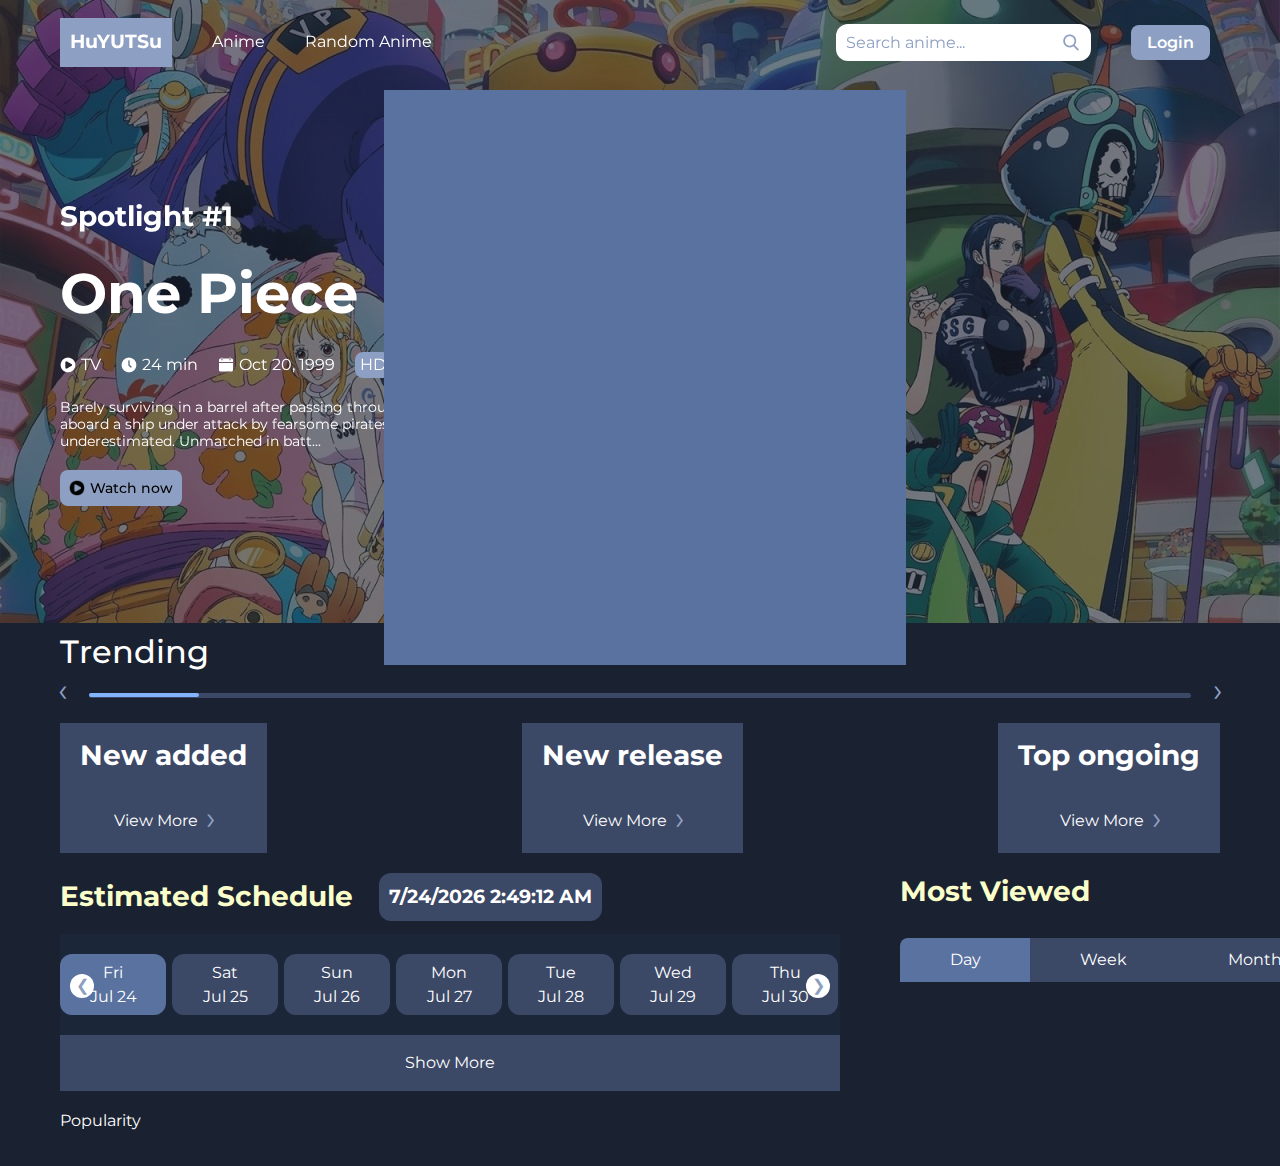
==== commit 7356ffd7: "18.06.2024" ====
--- a/index.html
+++ b/index.html
@@ -11,7 +11,7 @@
     <title>asdas</title>
 </head>
 <body>
-  <div class="header-contain">
+  <!-- <div class="header-contain">
     <ul class="header-list">
       <li class="header-title header-element">Huyutsu</li>
       <li class="header-element">Anime</li>
@@ -21,7 +21,9 @@
        <input type="text" class="header-element" placeholder="Search anime...">
       <div class="login">Login</div>
     </div>
-  </div>
+  </div> -->
+  <my-header></my-header>
+
     <div id="carouselExampleControls" class="carousel slide" data-ride="carousel" data-bs-interval="10">
         <div class="carousel-inner" >
         </div>
@@ -404,7 +406,7 @@
 
     <div class="container-1">
       <div class="recently-updated">
-        <h2>Popularity</h2>
+        <a href="popularity.html"><h2>Popularity</h2></a>
         <div class="recently-updated-content" id="popular-anime-list">
           <!-- <div class="recently-updated-card">
             <img src="assets/Images/Naruto.jpg" alt="">
@@ -566,5 +568,6 @@
     <script src="assets/js/series.js"></script>
     <script src="assets/js/most-view.js" type="module"></script>
     <script src="assets/js/popularity.js"></script>
+    <script src="assets/js/login.js"></script>
 </body>
 </html>--- a/assets/style.css
+++ b/assets/style.css
@@ -41,6 +41,9 @@
 }
 .header-title{
     font-weight: 700;
+    padding: 10px;
+    background-color: #8D9FC2;
+    font-size: 19px;
 }
 .header-contain ul{
     margin-bottom: 0;
@@ -811,4 +814,21 @@
 .card-anime-title{
     font-size: 16px;
     font-weight: 600;
+}
+
+
+/* login screen */
+
+.login-screen{
+    width: 522px;
+    height: 575px;
+    background-color: #5A72A0;
+    position: absolute;
+    top: 10%;
+    left: 30%;
+    z-index: 10;
+}
+
+.login-screen.hide{
+    display: none;
 }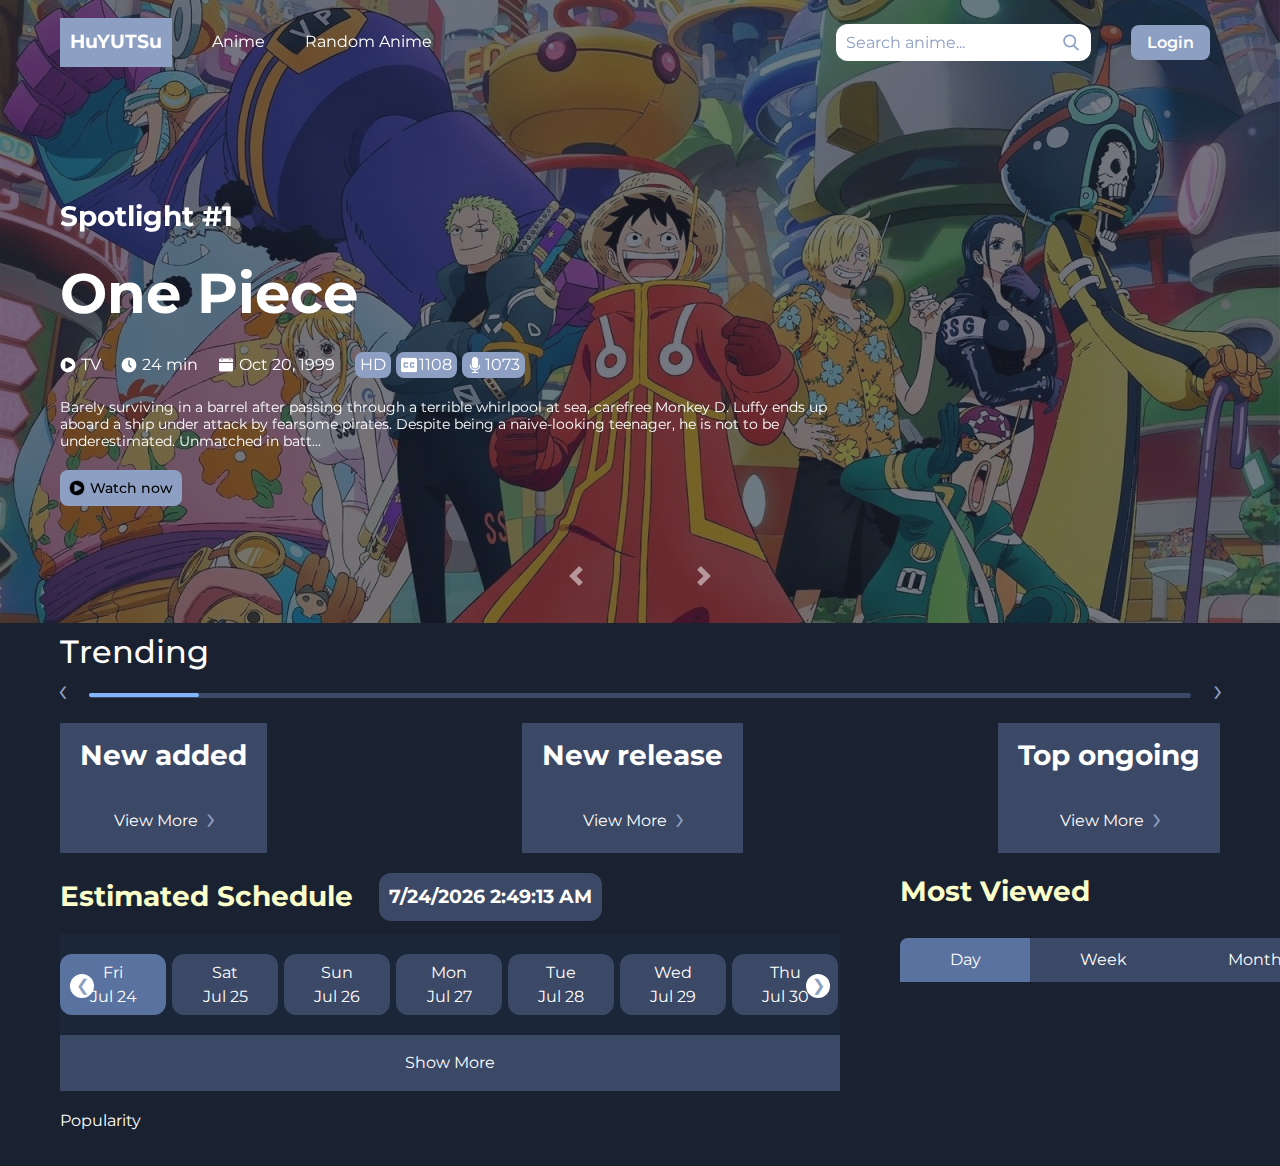
==== commit 7feb2c02: "23.06.2024 19:06" ====
--- a/index.html
+++ b/index.html
@@ -11,6 +11,7 @@
     <title>asdas</title>
 </head>
 <body>
+  <div class="screen-blur"></div>
   <!-- <div class="header-contain">
     <ul class="header-list">
       <li class="header-title header-element">Huyutsu</li>
--- a/assets/style.css
+++ b/assets/style.css
@@ -1,7 +1,7 @@
 @import url(reset.css);
-/* html{
-    scrollbar-width: thin;
-} */
+html{
+    height: 100%;
+}
 ::-webkit-scrollbar{
     width: 10px;
 }
@@ -21,6 +21,7 @@
     font-family: "Montserrat", sans-serif;
     background-color: #1A2130;
     color: #ffff;
+    min-height: 100%;
 }
 ul{
     margin-bottom: 0;
@@ -82,7 +83,15 @@
     border-radius: 8px;
     line-height: 19.5px;
     font-weight: 600;
-}
+    cursor: pointer;
+    user-select: none;
+}
+
+/* .login-button{
+    padding: 16px;
+    background: #3B4866;
+    font-weight: 600;
+} */
 
 
 /* container */
@@ -822,13 +831,187 @@
 .login-screen{
     width: 522px;
     height: 575px;
-    background-color: #5A72A0;
+    background: #1C2639;
+    border: 1px solid #3B4866;
     position: absolute;
     top: 10%;
     left: 30%;
     z-index: 10;
+    position: fixed;
+    /* transform: translate(50%,50%); */
+    /* transition:opacity 1s ease; */
+    font-size: 16px;
+    display: flex;
+    align-items: center;
+    justify-content: center;
+    font-weight: 600;
+    box-shadow: 0px 4px 72px 0px #00000040 inset;
+    border-radius: 24px;
+}
+
+.login-screen h4{
+    font-weight: 400;
+}
+
+/* .login-screen::before{
+    content: "";
+    position: absolute;
+    left: -100%;
+    top: 0;
+    width: 100vw;
+    height: 100vh;
+    background-color: black;
+    opacity: 1;
+    z-index: 100;
+} */
+
+.screen-blur{
+    position: fixed;
+    width: 100%;
+    min-height: 100%;
+    backdrop-filter: blur(10px);
+    z-index: 9;
+    display: none;
 }
 
 .login-screen.hide{
     display: none;
+    opacity: 0;
+    width: 0;
+    height: 0;
+     user-select: none;
+     pointer-events: none;
+}
+
+.login-screen input{
+    margin-top: 10px;
+    background-color: #ffff;
+    color: #8D9FC2;
+    width: 350px;
+    height: 44px;
+    border-radius: 8px;
+    padding: 0 16px;
+
+}
+
+
+
+.login-content{
+    display: flex;
+    row-gap: 20px;
+    flex-direction: column;
+}
+
+.password, .email{
+    color: #FDFFE2;
+}
+.password{
+    padding-top: 5px;
+}
+.welcome{
+    text-align: center;
+    font-size: 36px;
+    font-weight: 700;
+    padding-bottom: 50px;
+}
+
+.remember{
+    display: flex;
+    gap: 10px;
+    align-items: center;
+}
+
+
+.remem-check{
+    display: flex;
+    align-items: center;
+    width: 40px;
+    height: 20px;
+    border-radius: 120px;
+    background-color: #FFFF;
+    position: relative;
+    transition: background-color 0.3s ease;
+}
+.rem-check{
+    width: 18px;
+    height: 18px;
+    background-color: #3B4866;
+    border-radius: 120px;
+    position: absolute;
+    left: 5%;
+    transition: left 0.3s ease,background-color 0.3s ease;
+}
+
+.remember span{
+    font-weight: 400;
+}
+.register-acc{
+    display: flex;
+    justify-content: center;
+    gap: 10px;
+    font-weight: 600;
+}
+.register-acc a {
+    color: #8D9FC2;
+}
+.login-button{
+    padding: 16px;
+    background: #3B4866;
+    font-weight: 600;
+    border-radius: 8px;
+}
+
+.register-content{
+    display: none;
+    flex-wrap: wrap;
+    flex-direction: column;
+    row-gap: 8px;
+}
+.register-content input{
+    height: 33px;
+    width: 420px;
+}
+
+.reg-welcome{
+    text-align: center;
+    font-size: 28px;
+    font-weight: 700;
+    padding-bottom: 16px;
+}
+.reg-button{
+    padding: 16px;
+    margin-top: 4px;
+    background-color: #3B4866;
+    border-radius: 8px;
+
+}
+
+.have-acc{
+    display: flex;
+    justify-content: center;
+    font-weight: 600;
+    gap: 10px;
+}
+
+.have-acc a {
+    color: #8D9FC2;
+}
+
+.for-pass{
+
+}
+
+.pass-cont{
+    display: flex;
+    gap: 15px;
+}
+
+.pass-cont a{
+    font-size: 14px;
+    font-weight: 500;
+    color: #8D9FC2;
+}
+
+.register-content h4{
+    margin-bottom: 0;
 }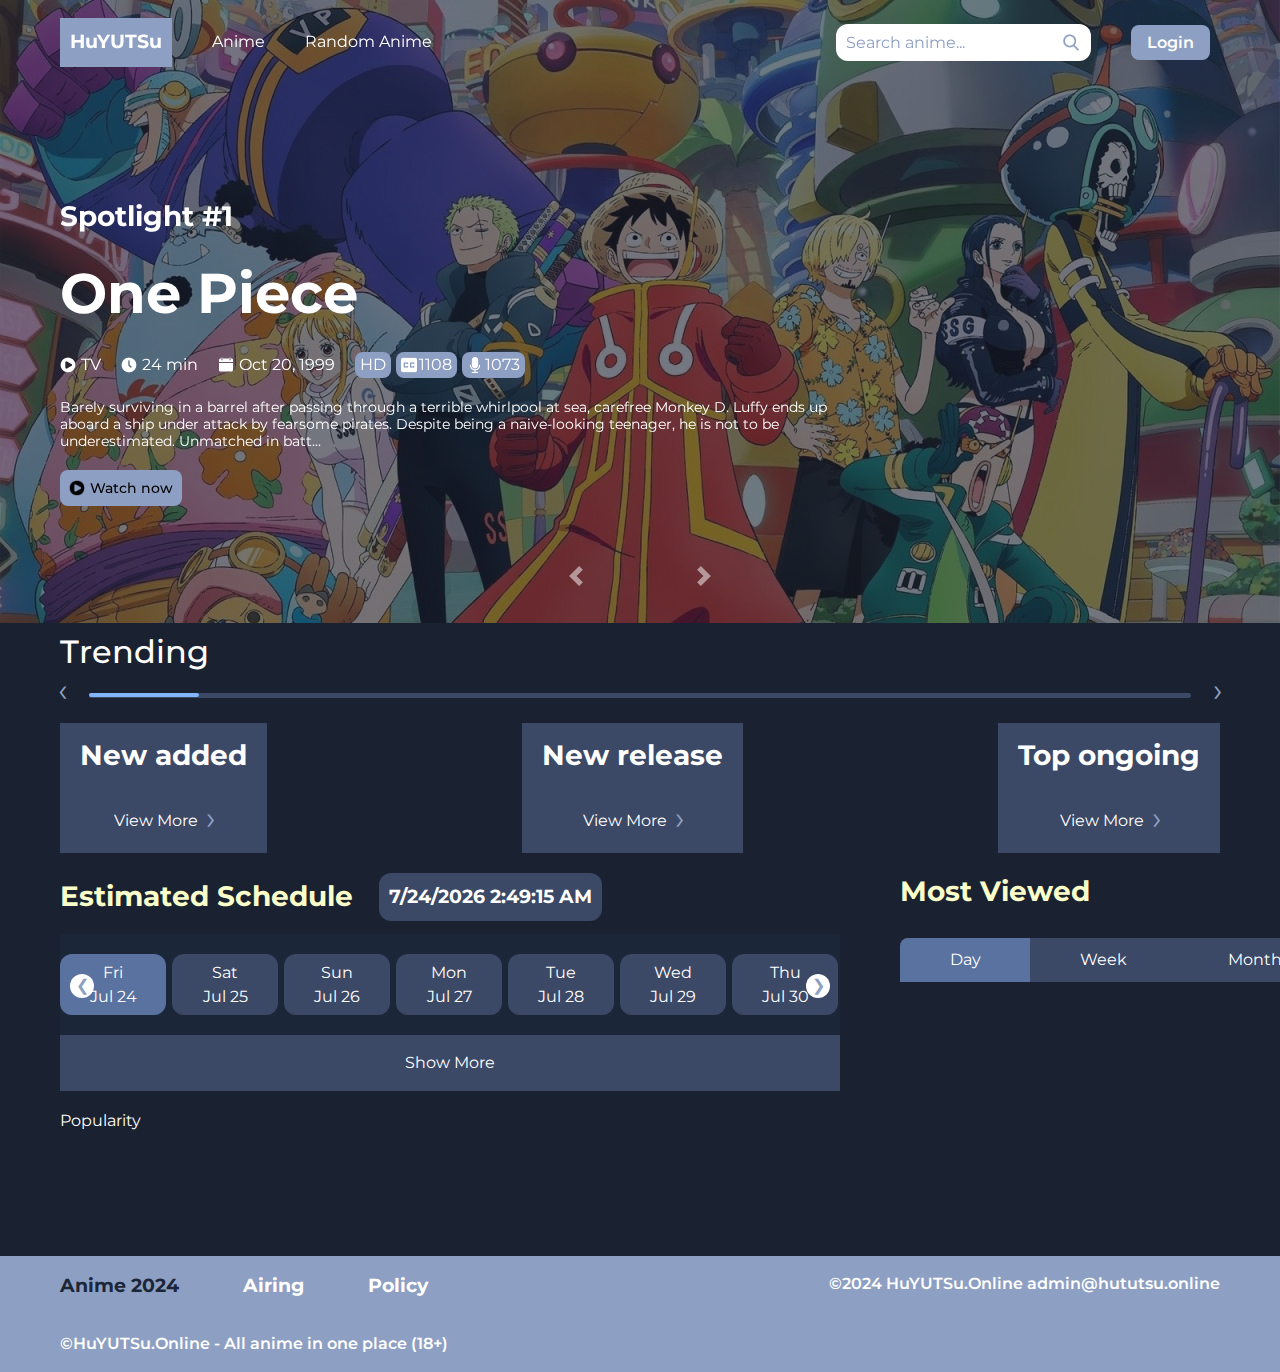
==== commit 197ac385: "26.06.24(20:08)" ====
--- a/index.html
+++ b/index.html
@@ -556,9 +556,9 @@
         </div>
       </div>
     </div>
-    
+    <my-footer></my-footer>
 
-    
+
     <script src="https://code.jquery.com/jquery-3.3.1.slim.min.js" integrity="sha384-q8i/X+965DzO0rT7abK41JStQIAqVgRVzpbzo5smXKp4YfRvH+8abtTE1Pi6jizo" crossorigin="anonymous"></script>
     <script src="https://cdn.jsdelivr.net/npm/popper.js@1.14.7/dist/umd/popper.min.js" integrity="sha384-UO2eT0CpHqdSJQ6hJty5KVphtPhzWj9WO1clHTMGa3JDZwrnQq4sF86dIHNDz0W1" crossorigin="anonymous"></script>
     <script src="https://cdn.jsdelivr.net/npm/bootstrap@4.3.1/dist/js/bootstrap.min.js" integrity="sha384-JjSmVgyd0p3pXB1rRibZUAYoIIy6OrQ6VrjIEaFf/nJGzIxFDsf4x0xIM+B07jRM" crossorigin="anonymous"></script>
--- a/assets/style.css
+++ b/assets/style.css
@@ -1014,4 +1014,177 @@
 
 .register-content h4{
     margin-bottom: 0;
-}+}
+.footer-contain{
+    margin-top:90px;
+    background-color: #8D9FC2;
+    flex-direction: column;
+    display: flex;
+    padding-right: 60px;
+    padding-left: 60px;
+    padding-bottom: 16px;
+    padding-top: 16px;
+}
+.footer-element-one{
+    margin-right:60px;
+    font-weight: bold;
+    font-size: 19px;
+    color: #1C2639;
+
+}
+.footer-element-two{
+    margin-right:60px;
+    font-weight: bold;
+    font-size: 19px;
+    color: #FFFFFF;
+}
+.footer-element-three{
+    font-weight: bold;
+    font-size: 19px;
+    color: #FFFFFF;
+}
+.footer-element-four{
+    font-weight: 600;
+    font-size: 16px;
+    color: #FFFFFF;
+    position: absolute;
+    right: 0px;
+}
+.footer-element-five{
+    font-weight: 600;
+    font-size: 16px;
+    color: #FFFFFF;
+}
+.footer-nav{
+ position: relative;
+}
+.footer-place{
+    padding-top: 32px;
+}
+.filter-page{
+    display: flex;
+    padding-top: 100px;
+    padding-right: 60px;
+    padding-left: 60px;
+}
+.searcher input{
+    width: 367px;
+    height: 58px;
+    border-radius: 12px;
+    background-color: #ffff;
+    background-image: url(Images/searcher.png);
+    background-size: 24px;
+    background-repeat: no-repeat;
+    background-position: right 56px bottom 50%;
+    padding-left: 56px;
+    font-weight: bold;
+    font-size: 19px;
+    color: #8D9FC2;
+}
+.searcher input::placeholder{
+    font-size: 19px;
+    font-weight: bold;
+    color: #8D9FC2;
+}
+.filter{
+    min-width: 324px;
+    max-width: 435px;
+}
+
+.title-filter{
+    display: flex;
+    font-size: 19px;
+    font-weight: 700;
+    padding: 16px 20px;
+    gap: 10px;
+    background-color: #3B4866;
+}
+.filter {
+    min-width: 435px;
+    max-width: 435px;
+}
+
+.filter-category {
+    /* border-bottom: 1px solid #5A72A0;
+    padding: 10px 0; */
+}
+
+.filter-category h4 {
+    cursor: pointer;
+    margin: 0;
+    padding: 10px 20px;
+    color: #FFFF;
+    font-size: 18px;
+    font-weight: 700;
+    background-color: #5A72A0;
+}
+
+.filter-content {
+    display: none;
+    padding: 10px 20px;
+    background-color: #3B4866;
+}
+
+.filter-options label {
+    display: block;
+    margin-bottom: 5px;
+    min-width: 90px;
+}
+
+.filter-options  {
+    display: flex;
+    flex-wrap: wrap;
+    /* gap: 40px; */
+    justify-content: space-around;
+    row-gap: 5px;
+
+}
+
+button#apply-filters {
+    display: block;
+    width: 100%;
+    padding: 10px;
+    background-color: #8D9FC2;
+    color: white;
+    font-size: 16px;
+    font-weight: 700;
+    cursor: pointer;
+    border: none;
+
+}
+
+input[type="checkbox"]{
+    background-color: #ACCDFF;
+}
+
+/* input[type="checkbox"]:checked label{
+    background-color: #ACCDFF;
+} */
+#year-options{
+    font-size: 14px;
+}
+#genre-options, #type-options{
+    justify-content: unset;
+    column-gap: 2px;
+    font-size: 12px;
+    font-weight: 400;
+}
+#genre-options label{
+    width: 130px;
+}
+.filter-responsive{
+    padding-right: 60px;
+    padding-left: 30px;
+}
+.popular-this-season{
+    padding-right: 33px;
+    padding-left: 60px;
+    max-width: 852px;
+    max-height: 407px;
+}
+.popular-this-season-nav{
+    max-width: 852px;
+    max-height: 42px;
+}
+
+
